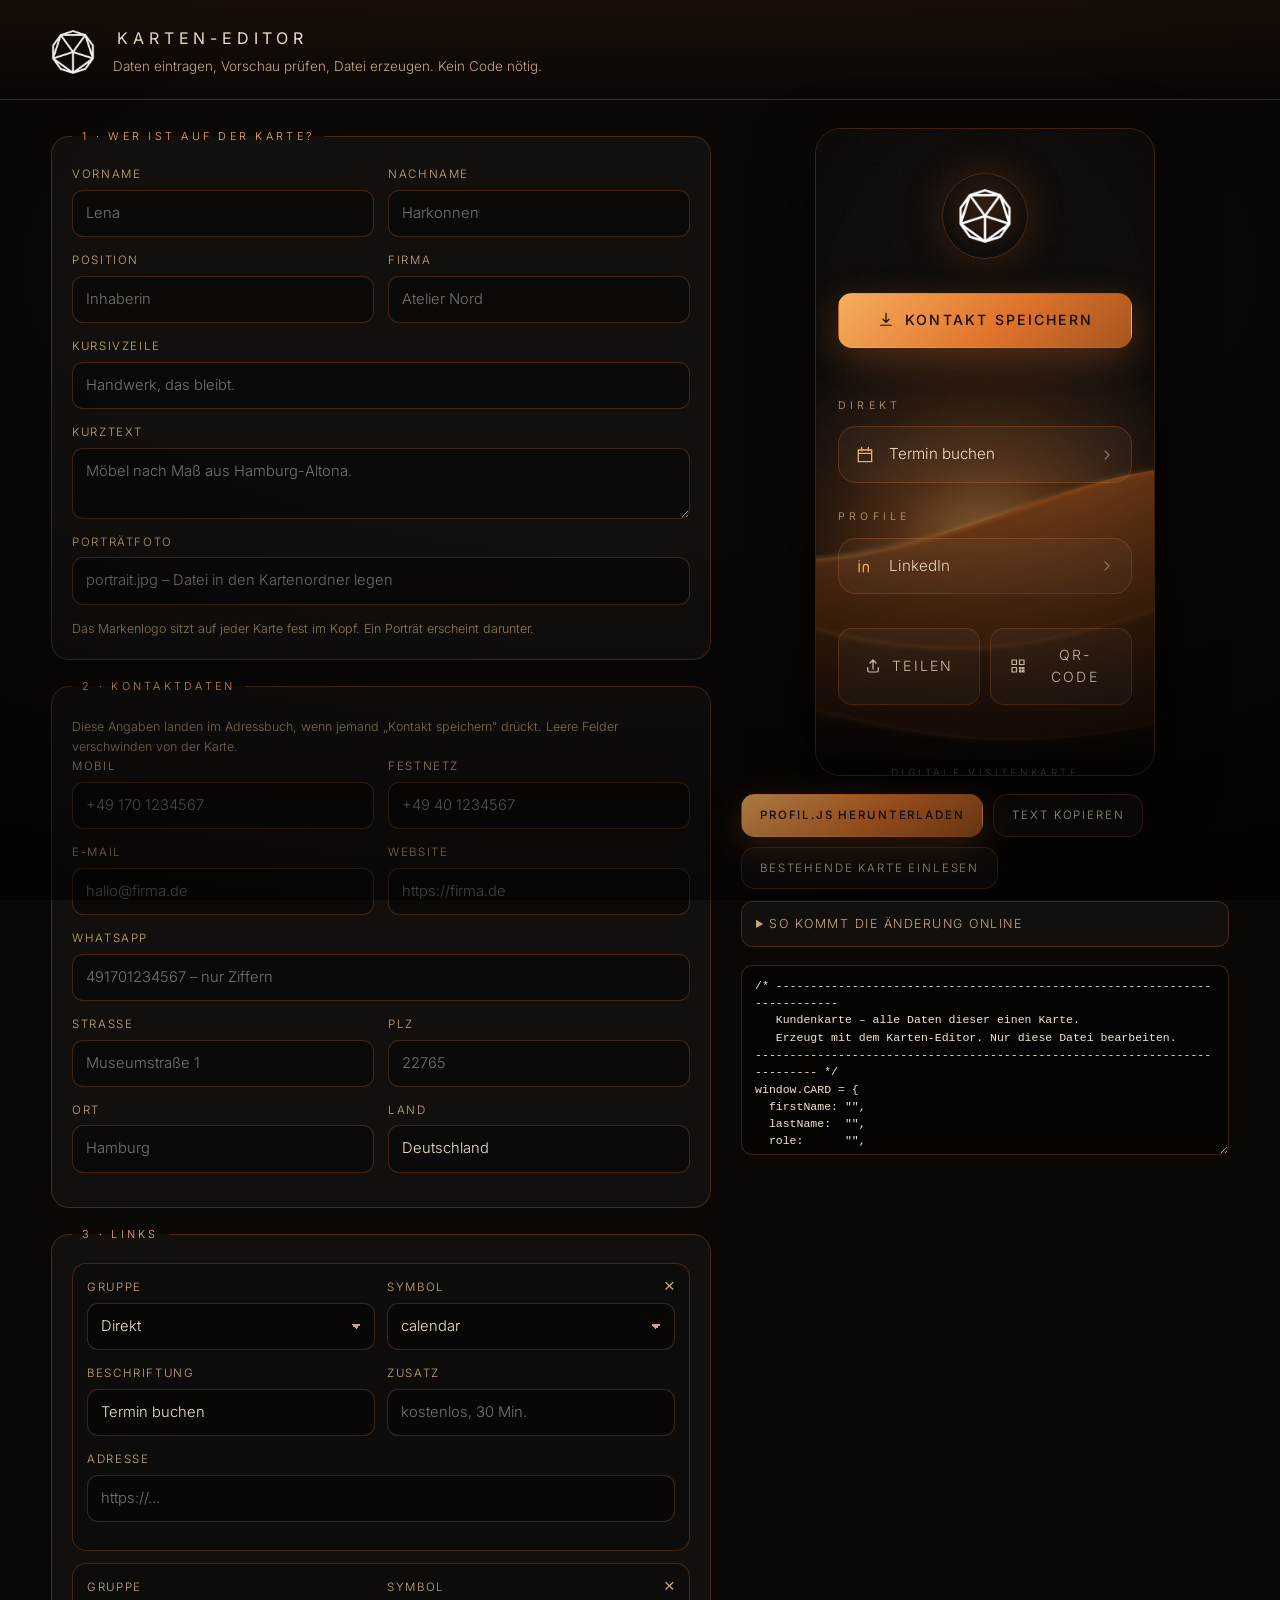
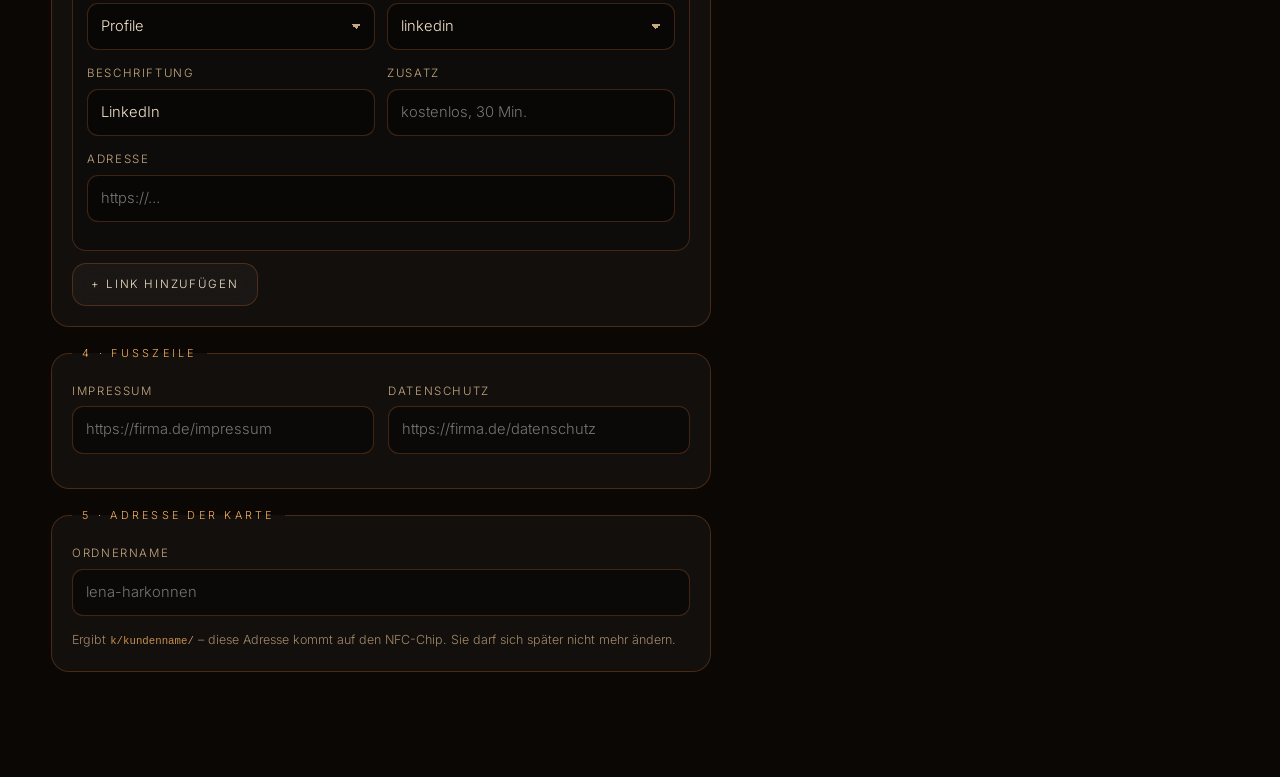
==== editor/index.html @ 7e70de68 "Karten-Editor im Browser und einheitlicher Markenlook - editor/: Formular mit Live-Vorschau erzeugt " ====
<!doctype html>
<html lang="de">
<head>
<meta charset="utf-8">
<meta name="viewport" content="width=device-width, initial-scale=1, viewport-fit=cover">
<title>Karten-Editor</title>
<meta name="robots" content="noindex">
<meta name="theme-color" content="#0A0705">
<link rel="icon" href="../assets/img/favicon.png" type="image/png">
<link rel="preconnect" href="https://fonts.googleapis.com">
<link rel="preconnect" href="https://fonts.gstatic.com" crossorigin>
<link rel="stylesheet" href="https://fonts.googleapis.com/css2?family=Cormorant+Garamond:ital,wght@0,300;1,300&family=Inter:wght@200;300;400;500&display=swap">
<link rel="stylesheet" href="../assets/css/style.css">
<link rel="stylesheet" href="editor.css">
</head>
<body class="ed">

<header class="ed-top">
  <img src="../assets/img/logo.png" alt="" class="ed-logo">
  <div>
    <h1>Karten-Editor</h1>
    <p>Daten eintragen, Vorschau prüfen, Datei erzeugen. Kein Code nötig.</p>
  </div>
</header>

<div class="ed-wrap">

  <form class="ed-form" id="form" autocomplete="off">

    <fieldset>
      <legend>1 · Wer ist auf der Karte?</legend>
      <div class="row2">
        <label>Vorname <input name="firstName" placeholder="Lena"></label>
        <label>Nachname <input name="lastName" placeholder="Harkonnen"></label>
      </div>
      <div class="row2">
        <label>Position <input name="role" placeholder="Inhaberin"></label>
        <label>Firma <input name="company" placeholder="Atelier Nord"></label>
      </div>
      <label>Kursivzeile <input name="tagline" placeholder="Handwerk, das bleibt."></label>
      <label>Kurztext <textarea name="bio" rows="2" placeholder="Möbel nach Maß aus Hamburg-Altona."></textarea></label>
      <label>Porträtfoto <input name="photo" placeholder="portrait.jpg – Datei in den Kartenordner legen"></label>
      <p class="hint">Das Markenlogo sitzt auf jeder Karte fest im Kopf. Ein Porträt erscheint darunter.</p>
    </fieldset>

    <fieldset>
      <legend>2 · Kontaktdaten</legend>
      <p class="hint">Diese Angaben landen im Adressbuch, wenn jemand „Kontakt speichern" drückt. Leere Felder verschwinden von der Karte.</p>
      <div class="row2">
        <label>Mobil <input name="mobile" placeholder="+49 170 1234567"></label>
        <label>Festnetz <input name="phone" placeholder="+49 40 1234567"></label>
      </div>
      <div class="row2">
        <label>E-Mail <input name="email" type="email" placeholder="hallo@firma.de"></label>
        <label>Website <input name="website" placeholder="https://firma.de"></label>
      </div>
      <label>WhatsApp <input name="whatsapp" placeholder="491701234567 – nur Ziffern"></label>
      <div class="row2">
        <label>Straße <input name="street" placeholder="Museumstraße 1"></label>
        <label>PLZ <input name="zip" placeholder="22765"></label>
      </div>
      <div class="row2">
        <label>Ort <input name="city" placeholder="Hamburg"></label>
        <label>Land <input name="country" value="Deutschland"></label>
      </div>
    </fieldset>

    <fieldset>
      <legend>3 · Links</legend>
      <div id="links"></div>
      <button type="button" class="btn btn-ghost small" id="addLink">+ Link hinzufügen</button>
    </fieldset>

    <fieldset>
      <legend>4 · Fußzeile</legend>
      <div class="row2">
        <label>Impressum <input name="imprint" placeholder="https://firma.de/impressum"></label>
        <label>Datenschutz <input name="privacy" placeholder="https://firma.de/datenschutz"></label>
      </div>
    </fieldset>

    <fieldset>
      <legend>5 · Adresse der Karte</legend>
      <label>Ordnername <input name="slug" placeholder="lena-harkonnen"></label>
      <p class="hint">Ergibt <code id="finalUrl">k/…/</code> – diese Adresse kommt auf den NFC-Chip. Sie darf sich später nicht mehr ändern.</p>
    </fieldset>

  </form>

  <aside class="ed-side">
    <div class="phone">
      <iframe id="preview" title="Vorschau" src="../k/_vorlage/index.html?preview=1"></iframe>
    </div>

    <div class="ed-out">
      <div class="ed-actions">
        <button type="button" class="btn btn-primary small" id="download">profil.js herunterladen</button>
        <button type="button" class="btn btn-ghost small" id="copy">Text kopieren</button>
        <button type="button" class="btn btn-ghost small" id="load">Bestehende Karte einlesen</button>
      </div>
      <details>
        <summary>So kommt die Änderung online</summary>
        <ol class="steps">
          <li>Datei herunterladen oder Text kopieren.</li>
          <li>Auf GitHub in den Ordner <code id="pathHint">k/…/</code> gehen.</li>
          <li><strong>profil.js</strong> öffnen → Stift-Symbol → alten Inhalt ersetzen.</li>
          <li><em>Commit changes</em> drücken. Nach ein bis zwei Minuten ist die Karte aktuell.</li>
        </ol>
      </details>
      <textarea id="out" spellcheck="false" readonly></textarea>
    </div>
  </aside>

</div>

<div class="toast" id="toast" role="status" aria-live="polite"></div>

<dialog class="qr ed-dialog" id="loadDlg">
  <h2>Bestehende profil.js einfügen</h2>
  <textarea id="loadText" rows="10" spellcheck="false" placeholder="Inhalt der Datei hier einfügen"></textarea>
  <div class="ed-actions">
    <button type="button" class="btn btn-primary small" id="loadOk">Übernehmen</button>
    <button type="button" class="btn btn-ghost small" id="loadCancel">Abbrechen</button>
  </div>
</dialog>

<script src="editor.js"></script>
</body>
</html>
---- assets/css/style.css ----
/* =============================================================
   Dune – dunkle digitale Visitenkarte
   ============================================================= */
:root{
  --black:#0A0705;
  --deep:#120B07;
  --sand:#F2E2CB;
  --sand-dim:#C6A87F;
  --ember:#E0742B;
  --ember-hi:#F5AE5E;
  --line:rgba(224,116,43,.20);
  --line:color-mix(in srgb, var(--ember) 26%, transparent);
  --glass:rgba(255,255,255,.035);
  --pad:22px;
  --r:18px;

  /* Abgeleitete Farben: erste Zeile = Rueckfall, zweite Zeile = aus Markenfarbe berechnet */
  --ember-lo:#B5501A;
  --ember-lo:color-mix(in srgb, var(--ember) 74%, #000);
  --dune-a:#5a3316;  --dune-a:color-mix(in srgb, var(--ember) 46%, #140C06);
  --dune-b:#2a1608;  --dune-b:color-mix(in srgb, var(--ember) 18%, #0E0805);
  --dune-c:#3a1f0d;  --dune-c:color-mix(in srgb, var(--ember) 30%, #120B07);
  --dune-d:#180d05;  --dune-d:color-mix(in srgb, var(--ember) 12%, #0C0705);
  --dune-e:#1c0f06;  --dune-e:color-mix(in srgb, var(--ember) 16%, #0A0705);
  --dune-f:#0a0705;  --dune-f:var(--black);
  --glow:rgba(255,176,90,.55);  --glow:color-mix(in srgb, var(--ember-hi) 55%, transparent);
  --glow-2:rgba(224,116,43,.30);--glow-2:color-mix(in srgb, var(--ember) 30%, transparent);
  --glow-3:rgba(140,58,16,.16); --glow-3:color-mix(in srgb, var(--ember-lo) 18%, transparent);
}

*{box-sizing:border-box}
[hidden]{display:none!important}
html{-webkit-text-size-adjust:100%}
body{
  margin:0;
  min-height:100dvh;
  background:var(--black);
  color:var(--sand);
  font-family:"Inter",system-ui,-apple-system,"Segoe UI",sans-serif;
  font-weight:300;
  line-height:1.6;
  -webkit-font-smoothing:antialiased;
  overflow-x:hidden;
}

/* ---------- Kulisse ---------- */
.scene{position:fixed;inset:0;z-index:0;pointer-events:none;overflow:hidden}
.sun{
  position:absolute;left:50%;bottom:-6vh;width:min(150vw,900px);aspect-ratio:1;
  transform:translateX(-50%);
  background:radial-gradient(circle at 50% 50%,
    var(--glow) 0%,
    var(--glow-2) 26%,
    var(--glow-3) 46%,
    transparent 68%);
  filter:blur(6px);
}
.haze{
  position:absolute;inset:auto 0 0 0;height:70vh;
  background:linear-gradient(to top,var(--glow-3),transparent 70%);
  animation:drift 26s ease-in-out infinite alternate;
}
@keyframes drift{from{transform:translate3d(-2%,0,0) scaleY(1)}to{transform:translate3d(2%,0,0) scaleY(1.08)}}
.dunes{position:absolute;inset:0;width:100%;height:100%}
.crest{animation:shimmer 14s ease-in-out infinite alternate}
@keyframes shimmer{from{opacity:.55}to{opacity:1}}
.grain{
  position:absolute;inset:-50%;opacity:.065;mix-blend-mode:overlay;
  background-image:url("data:image/svg+xml;utf8,<svg xmlns='http://www.w3.org/2000/svg' width='160' height='160'><filter id='n'><feTurbulence type='fractalNoise' baseFrequency='.85' numOctaves='3'/></filter><rect width='160' height='160' filter='url(%23n)'/></svg>");
  animation:grain 6s steps(6) infinite;
}
@keyframes grain{
  0%{transform:translate(0,0)}20%{transform:translate(-4%,3%)}40%{transform:translate(3%,-3%)}
  60%{transform:translate(-3%,-2%)}80%{transform:translate(4%,2%)}100%{transform:translate(0,0)}
}
body::after{ /* Vignette */
  content:"";position:fixed;inset:0;z-index:1;pointer-events:none;
  background:radial-gradient(120% 80% at 50% 30%,transparent 40%,rgba(0,0,0,.55) 100%);
}

/* ---------- Karte ---------- */
.card{
  position:relative;z-index:2;
  width:min(100%,480px);
  margin:0 auto;
  padding:calc(env(safe-area-inset-top,0px) + 44px) var(--pad) calc(env(safe-area-inset-bottom,0px) + 56px);
  animation:rise .7s cubic-bezier(.2,.7,.2,1) both;
}
@keyframes rise{from{opacity:0;transform:translateY(14px)}to{opacity:1;transform:none}}

/* ---------- Kopf ---------- */
.hero{text-align:center}
.mark{
  width:86px;height:86px;margin:0 auto 26px;
  display:grid;place-items:center;
  border-radius:50%;
  border:1px solid var(--line);
  background:radial-gradient(circle at 50% 40%,color-mix(in srgb,var(--ember) 18%,transparent),transparent 70%);
  box-shadow:0 0 44px color-mix(in srgb,var(--ember) 20%,transparent);
  animation:pulse 7s ease-in-out infinite;
}
@keyframes pulse{50%{box-shadow:0 0 62px color-mix(in srgb,var(--ember) 34%,transparent)}}
.mark img{width:54px;height:54px;object-fit:contain;display:block}
.photo{
  width:104px;height:104px;border-radius:50%;object-fit:cover;
  margin:0 auto 20px;display:block;
  border:1px solid var(--line);box-shadow:0 12px 40px rgba(0,0,0,.6);
}
h1{
  margin:0;
  font-size:clamp(1.45rem,7vw,1.95rem);
  font-weight:200;
  letter-spacing:.26em;
  text-transform:uppercase;
  text-indent:.26em;
  background:linear-gradient(180deg,#FFF3E2,#EBBE88 62%,#C9884C);
  background:linear-gradient(180deg,var(--sand),var(--ember-hi) 66%,var(--ember));
  -webkit-background-clip:text;background-clip:text;color:transparent;
}
.role{
  margin:14px 0 0;font-size:.74rem;letter-spacing:.34em;text-transform:uppercase;
  color:var(--ember-hi);
  display:flex;align-items:center;justify-content:center;gap:.8em;
}
.role::before,.role::after{content:"";flex:none;width:24px;height:1px;background:currentColor;opacity:.45}
.tagline{
  margin:18px 0 0;font-family:"Cormorant Garamond",Georgia,serif;font-style:italic;
  font-size:1.18rem;color:var(--sand-dim);
}
.bio{margin:14px 0 0;font-size:.94rem;color:rgba(242,226,203,.7)}

/* ---------- Aktionen ---------- */
.actions{margin:34px 0 0}
.btn{
  display:flex;align-items:center;justify-content:center;gap:10px;
  width:100%;padding:15px 18px;border-radius:14px;
  font:inherit;font-size:.88rem;letter-spacing:.16em;text-transform:uppercase;
  cursor:pointer;border:1px solid transparent;
  transition:transform .18s ease,box-shadow .25s ease,background .25s ease,border-color .25s ease;
  -webkit-tap-highlight-color:transparent;
}
.btn:active{transform:scale(.985)}
.i{width:18px;height:18px;fill:none;stroke:currentColor;stroke-width:1.6;stroke-linecap:round;stroke-linejoin:round;flex:none}
.btn-primary{
  background:linear-gradient(135deg,var(--ember-hi),var(--ember) 55%,var(--ember-lo));
  color:#180B03;font-weight:500;
  box-shadow:0 10px 34px color-mix(in srgb,var(--ember) 30%,transparent);
}
.btn-primary:hover{box-shadow:0 14px 42px color-mix(in srgb,var(--ember) 44%,transparent)}
.btn-ghost{
  background:var(--glass);color:var(--sand);border-color:var(--line);
  backdrop-filter:blur(8px);-webkit-backdrop-filter:blur(8px);
}
.btn-ghost:hover{border-color:color-mix(in srgb,var(--ember) 52%,transparent);background:color-mix(in srgb,var(--ember) 10%,transparent)}

.quick{display:grid;grid-template-columns:repeat(auto-fit,minmax(86px,1fr));gap:10px;margin-top:12px}
.quick[data-n="4"]{grid-template-columns:repeat(2,1fr)}
.quick a{
  display:flex;flex-direction:column;align-items:center;gap:7px;
  padding:14px 6px;border-radius:14px;text-decoration:none;
  background:var(--glass);border:1px solid var(--line);color:var(--sand);
  font-size:.66rem;letter-spacing:.14em;text-transform:uppercase;
  backdrop-filter:blur(8px);-webkit-backdrop-filter:blur(8px);
  transition:border-color .25s ease,background .25s ease,transform .18s ease;
}
.quick a:hover{border-color:color-mix(in srgb,var(--ember) 52%,transparent);background:color-mix(in srgb,var(--ember) 10%,transparent)}
.quick a:active{transform:scale(.97)}
.quick .i{width:20px;height:20px;color:var(--ember-hi)}

/* ---------- Linkgruppen ---------- */
.groups{margin-top:38px;display:grid;gap:26px}
.group h2{
  margin:0 0 12px;font-size:.66rem;font-weight:400;letter-spacing:.4em;
  text-transform:uppercase;color:var(--sand-dim);opacity:.75;
}
.group ul{list-style:none;margin:0;padding:0;display:grid;gap:10px}
.link{
  display:flex;align-items:center;gap:14px;
  padding:15px 16px;border-radius:var(--r);text-decoration:none;color:var(--sand);
  background:var(--glass);border:1px solid var(--line);
  backdrop-filter:blur(8px);-webkit-backdrop-filter:blur(8px);
  transition:border-color .25s ease,background .25s ease,transform .18s ease;
  animation:fadeUp .6s ease both;
}
.link:hover{border-color:color-mix(in srgb,var(--ember) 48%,transparent);background:color-mix(in srgb,var(--ember) 9%,transparent)}
.link:active{transform:scale(.99)}
@keyframes fadeUp{from{opacity:0;transform:translateY(10px)}to{opacity:1;transform:none}}
.link .i{color:var(--ember-hi);width:20px;height:20px}
.link-text{flex:1;min-width:0}
.link-label{display:block;font-size:.95rem}
.link-sub{display:block;font-size:.76rem;color:var(--sand-dim);opacity:.8}
.chev{width:16px;height:16px;opacity:.45;flex:none;fill:none;stroke:currentColor;stroke-width:1.6;stroke-linecap:round;stroke-linejoin:round}

/* ---------- Teilen / Fuss ---------- */
.share{display:grid;grid-template-columns:1fr 1fr;gap:10px;margin-top:34px}
.foot{margin-top:44px;text-align:center}
.foot nav{display:flex;justify-content:center;gap:20px;flex-wrap:wrap}
.foot a{color:var(--sand-dim);font-size:.74rem;letter-spacing:.14em;text-decoration:none;opacity:.7}
.foot a:hover{opacity:1;color:var(--ember-hi)}
.sig{margin:16px 0 0;font-size:.62rem;letter-spacing:.34em;text-transform:uppercase;color:rgba(198,168,127,.4)}
.sig a{color:inherit;text-decoration:none;letter-spacing:inherit;font-size:inherit}
.sig a:hover{color:var(--ember-hi)}

/* ---------- QR ---------- */
.qr{
  border:1px solid var(--line);border-radius:22px;padding:26px;
  background:rgba(18,11,7,.94);color:var(--sand);
  backdrop-filter:blur(14px);-webkit-backdrop-filter:blur(14px);
  max-width:min(92vw,340px);text-align:center;
}
.qr::backdrop{background:rgba(5,3,2,.82);backdrop-filter:blur(3px)}
.qr-box{background:#F2E2CB;border-radius:14px;padding:14px;display:grid;place-items:center}
.qr-box img,.qr-box canvas,.qr-box table{width:100%;height:auto;display:block;image-rendering:pixelated}
.qr-url{font-size:.74rem;color:var(--sand-dim);word-break:break-all;margin:14px 0 16px}

/* ---------- Toast ---------- */
.toast{
  position:fixed;left:50%;bottom:calc(env(safe-area-inset-bottom,0px) + 22px);
  transform:translate(-50%,20px);z-index:40;
  padding:12px 20px;border-radius:999px;
  background:rgba(18,11,7,.94);border:1px solid var(--line);color:var(--sand);
  font-size:.8rem;letter-spacing:.06em;
  opacity:0;pointer-events:none;transition:opacity .25s ease,transform .25s ease;
}
.toast.on{opacity:1;transform:translate(-50%,0)}

@media (prefers-reduced-motion:reduce){
  *,*::before,*::after{animation:none!important;transition:none!important}
}
---- editor/editor.css ----
/* Editor – nutzt die Farbtoken der Karte, eigenes Layout */
body.ed{display:block;padding:0 0 60px}
.ed-top{
  display:flex;align-items:center;gap:18px;
  padding:26px max(18px,4vw) 22px;border-bottom:1px solid var(--line);
  background:linear-gradient(180deg,rgba(224,116,43,.07),transparent);
}
.ed-logo{width:44px;height:44px;object-fit:contain;flex:none}
.ed-top h1{margin:0;font-size:1rem;font-weight:400;letter-spacing:.3em;text-transform:uppercase;color:var(--sand);background:none;-webkit-text-fill-color:currentColor}
.ed-top p{margin:4px 0 0;font-size:.84rem;color:var(--sand-dim)}

.ed-wrap{display:grid;grid-template-columns:minmax(0,1.15fr) minmax(0,.85fr);gap:30px;padding:28px max(18px,4vw);align-items:start}
@media (max-width:900px){.ed-wrap{grid-template-columns:1fr}}

fieldset{border:1px solid var(--line);border-radius:var(--r);padding:20px;margin:0 0 18px;background:var(--glass)}
legend{padding:0 10px;font-size:.68rem;letter-spacing:.3em;text-transform:uppercase;color:var(--ember-hi)}
label{display:block;margin:0 0 14px;font-size:.72rem;letter-spacing:.14em;text-transform:uppercase;color:var(--sand-dim)}
.row2{display:grid;grid-template-columns:1fr 1fr;gap:0 14px}
@media (max-width:520px){.row2{grid-template-columns:1fr}}
input,textarea,select{
  display:block;width:100%;margin-top:6px;padding:11px 13px;
  background:rgba(0,0,0,.35);border:1px solid var(--line);border-radius:11px;
  color:var(--sand);font:inherit;font-size:.92rem;letter-spacing:normal;text-transform:none;
}
input:focus,textarea:focus,select:focus{outline:none;border-color:var(--ember);box-shadow:0 0 0 3px color-mix(in srgb,var(--ember) 18%,transparent)}
select{appearance:none;background-image:linear-gradient(45deg,transparent 50%,var(--sand-dim) 50%),linear-gradient(135deg,var(--sand-dim) 50%,transparent 50%);background-position:calc(100% - 18px) 50%,calc(100% - 13px) 50%;background-size:5px 5px;background-repeat:no-repeat}
.hint{margin:2px 0 0;font-size:.78rem;color:var(--sand-dim);opacity:.8;text-transform:none;letter-spacing:normal}
code{font-family:ui-monospace,SFMono-Regular,Menlo,monospace;color:var(--ember-hi);font-size:.86em}

.linkrow{display:grid;grid-template-columns:1fr 1fr;gap:0 12px;padding:14px;margin-bottom:12px;border:1px solid var(--line);border-radius:14px;background:rgba(0,0,0,.2);position:relative}
.linkrow .full{grid-column:1/-1}
.del{position:absolute;top:8px;right:10px;background:none;border:0;color:var(--sand-dim);font-size:1.2rem;cursor:pointer;line-height:1;padding:4px}
.del:hover{color:var(--ember-hi)}
.btn.small{width:auto;padding:11px 18px;font-size:.72rem}

.ed-side{position:sticky;top:18px;display:grid;gap:18px}
@media (max-width:900px){.ed-side{position:static}}
.phone{
  border:1px solid var(--line);border-radius:26px;overflow:hidden;
  box-shadow:0 20px 60px rgba(0,0,0,.6);background:var(--black);
  aspect-ratio:9/17.5;max-height:72vh;margin:0 auto;width:100%;max-width:340px;
}
.phone iframe{width:100%;height:100%;border:0;display:block}
.ed-out{display:grid;gap:12px}
.ed-actions{display:flex;flex-wrap:wrap;gap:10px}
#out{height:190px;font-family:ui-monospace,SFMono-Regular,Menlo,monospace;font-size:.72rem;line-height:1.5}
details{border:1px solid var(--line);border-radius:12px;padding:12px 14px;background:var(--glass)}
summary{cursor:pointer;font-size:.78rem;letter-spacing:.12em;text-transform:uppercase;color:var(--sand-dim)}
.steps{margin:12px 0 0;padding-left:20px;font-size:.86rem;color:var(--sand);line-height:1.7}
.ed-dialog{max-width:min(94vw,560px);text-align:left}
.ed-dialog h2{margin:0 0 12px;font-size:.8rem;letter-spacing:.24em;text-transform:uppercase;color:var(--ember-hi)}
.ed-dialog textarea{font-family:ui-monospace,SFMono-Regular,Menlo,monospace;font-size:.74rem;margin-bottom:14px}
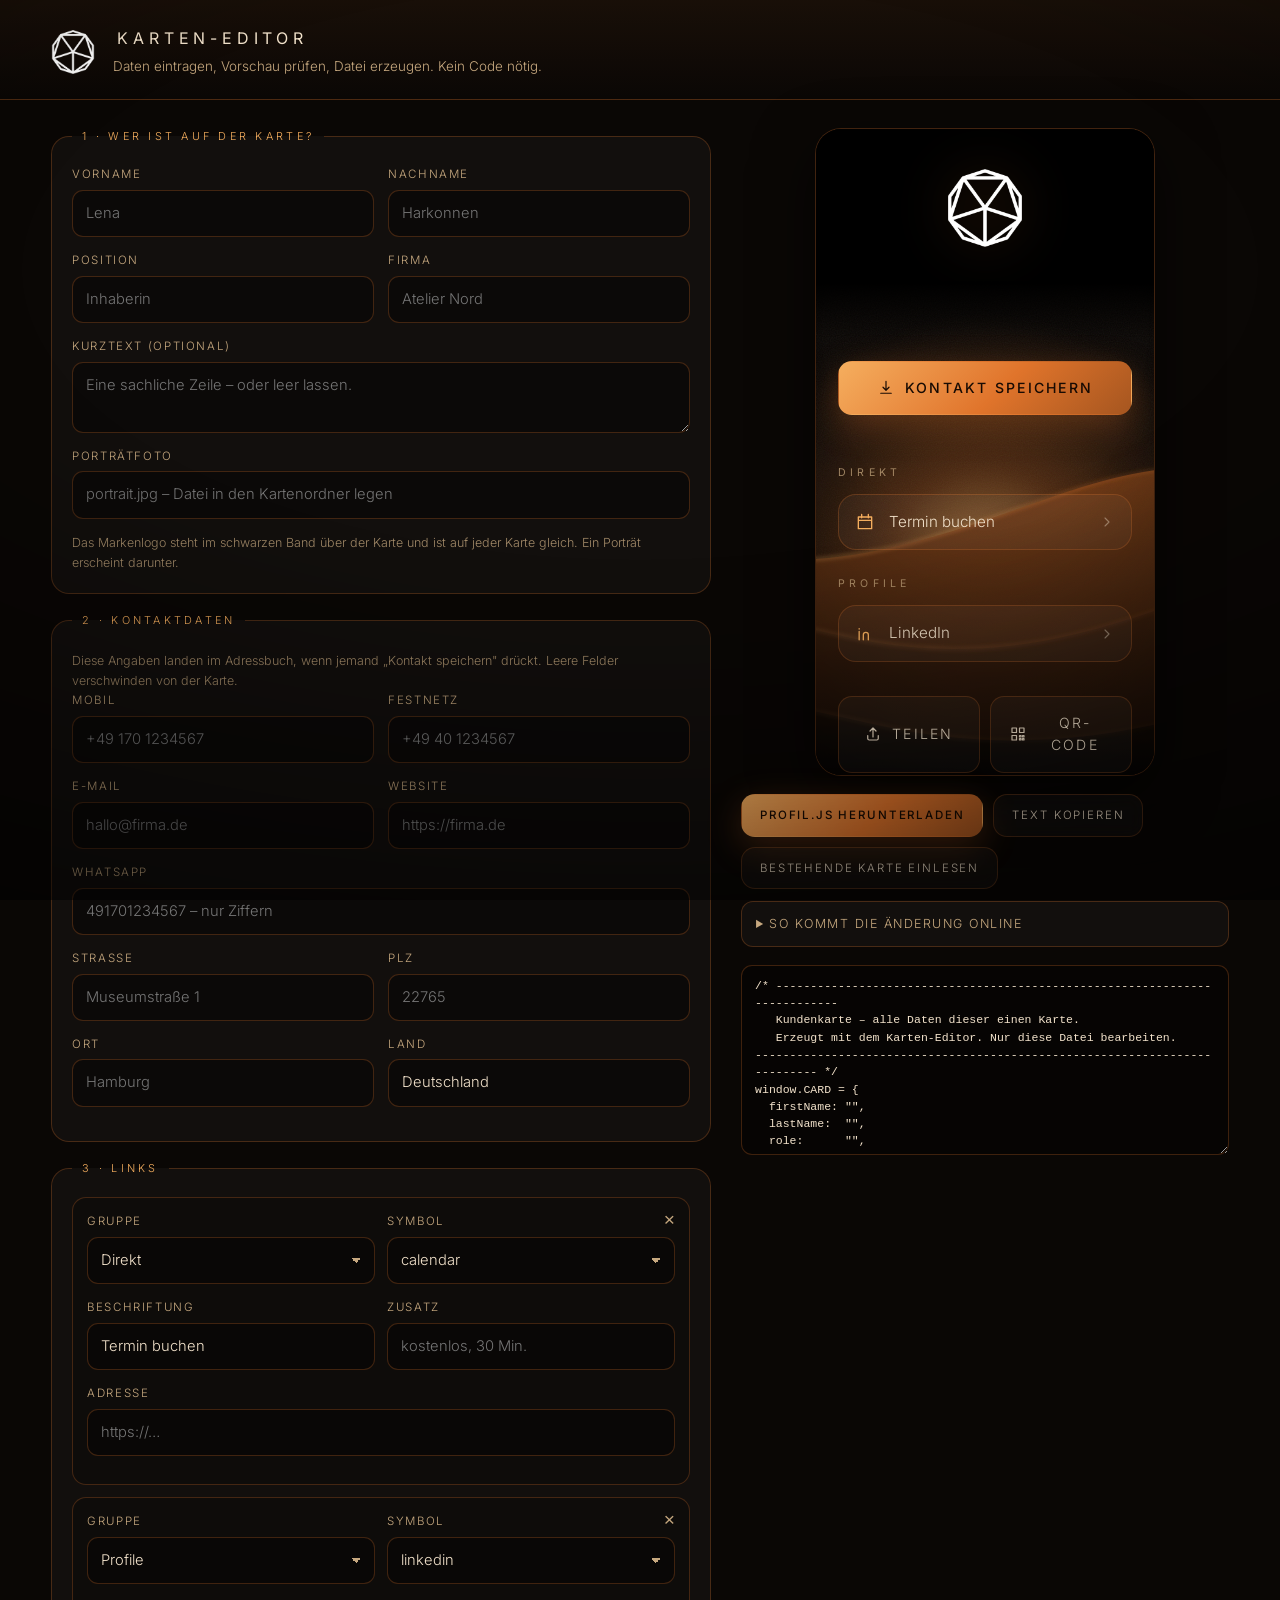
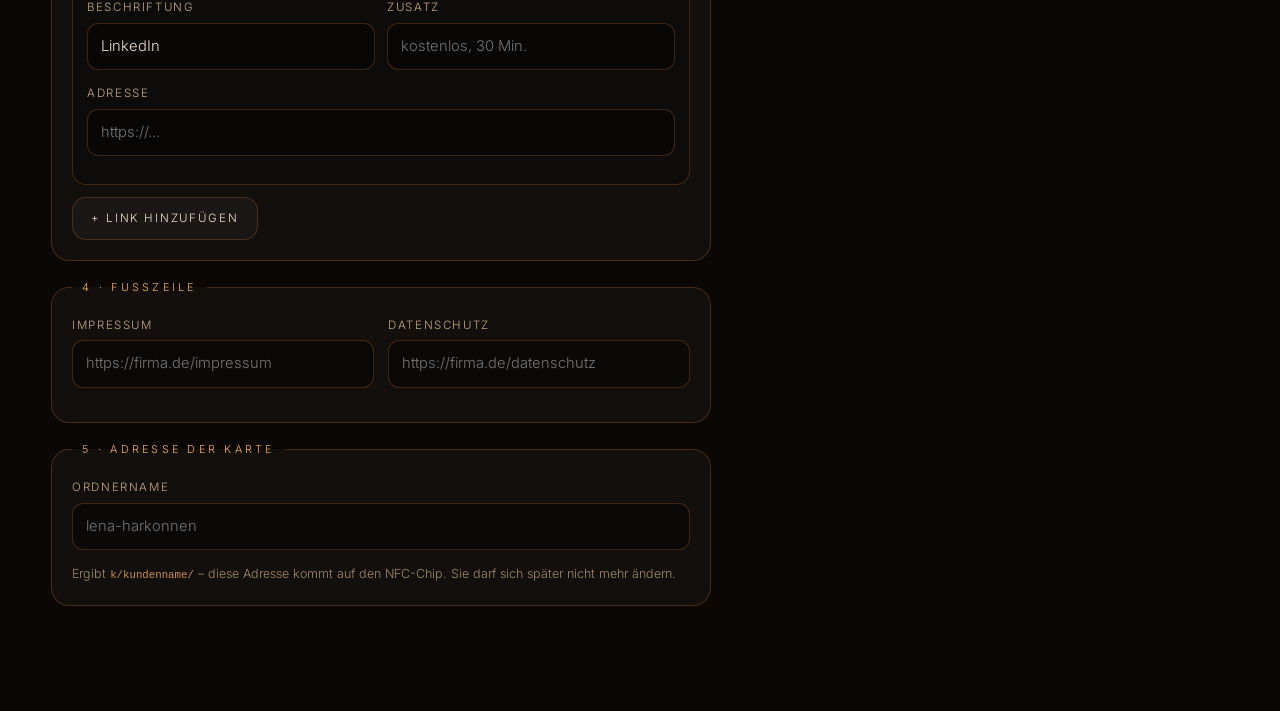
==== commit e146d0cc: "Schwarzes Markenband statt Profilbild, keine Slogans mehr - oberer Teil der Seite ist komplett schwa" ====
--- a/editor/index.html
+++ b/editor/index.html
@@ -37,10 +37,9 @@
         <label>Position <input name="role" placeholder="Inhaberin"></label>
         <label>Firma <input name="company" placeholder="Atelier Nord"></label>
       </div>
-      <label>Kursivzeile <input name="tagline" placeholder="Handwerk, das bleibt."></label>
-      <label>Kurztext <textarea name="bio" rows="2" placeholder="Möbel nach Maß aus Hamburg-Altona."></textarea></label>
+      <label>Kurztext (optional) <textarea name="bio" rows="2" placeholder="Eine sachliche Zeile – oder leer lassen."></textarea></label>
       <label>Porträtfoto <input name="photo" placeholder="portrait.jpg – Datei in den Kartenordner legen"></label>
-      <p class="hint">Das Markenlogo sitzt auf jeder Karte fest im Kopf. Ein Porträt erscheint darunter.</p>
+      <p class="hint">Das Markenlogo steht im schwarzen Band über der Karte und ist auf jeder Karte gleich. Ein Porträt erscheint darunter.</p>
     </fieldset>
 
     <fieldset>
--- a/assets/css/style.css
+++ b/assets/css/style.css
@@ -78,29 +78,34 @@
   background:radial-gradient(120% 80% at 50% 30%,transparent 40%,rgba(0,0,0,.55) 100%);
 }
 
+/* ---------- Markenband: dieser Teil der Seite ist komplett schwarz ---------- */
+.brandbar{
+  position:relative;z-index:3;
+  background:#000;
+  padding:calc(env(safe-area-inset-top,0px) + 40px) var(--pad) 34px;
+  display:grid;place-items:center;
+}
+.brandbar::after{ /* weicher Übergang ins Dünenbild */
+  content:"";position:absolute;left:0;right:0;bottom:-56px;height:56px;pointer-events:none;
+  background:linear-gradient(#000,transparent);
+}
+.brandmark{
+  width:clamp(74px,23vw,104px);height:auto;display:block;
+  filter:drop-shadow(0 0 26px color-mix(in srgb,var(--ember) 24%,transparent));
+}
+
 /* ---------- Karte ---------- */
 .card{
   position:relative;z-index:2;
   width:min(100%,480px);
   margin:0 auto;
-  padding:calc(env(safe-area-inset-top,0px) + 44px) var(--pad) calc(env(safe-area-inset-bottom,0px) + 56px);
+  padding:46px var(--pad) calc(env(safe-area-inset-bottom,0px) + 56px);
   animation:rise .7s cubic-bezier(.2,.7,.2,1) both;
 }
 @keyframes rise{from{opacity:0;transform:translateY(14px)}to{opacity:1;transform:none}}
 
 /* ---------- Kopf ---------- */
 .hero{text-align:center}
-.mark{
-  width:86px;height:86px;margin:0 auto 26px;
-  display:grid;place-items:center;
-  border-radius:50%;
-  border:1px solid var(--line);
-  background:radial-gradient(circle at 50% 40%,color-mix(in srgb,var(--ember) 18%,transparent),transparent 70%);
-  box-shadow:0 0 44px color-mix(in srgb,var(--ember) 20%,transparent);
-  animation:pulse 7s ease-in-out infinite;
-}
-@keyframes pulse{50%{box-shadow:0 0 62px color-mix(in srgb,var(--ember) 34%,transparent)}}
-.mark img{width:54px;height:54px;object-fit:contain;display:block}
 .photo{
   width:104px;height:104px;border-radius:50%;object-fit:cover;
   margin:0 auto 20px;display:block;
@@ -123,10 +128,6 @@
   display:flex;align-items:center;justify-content:center;gap:.8em;
 }
 .role::before,.role::after{content:"";flex:none;width:24px;height:1px;background:currentColor;opacity:.45}
-.tagline{
-  margin:18px 0 0;font-family:"Cormorant Garamond",Georgia,serif;font-style:italic;
-  font-size:1.18rem;color:var(--sand-dim);
-}
 .bio{margin:14px 0 0;font-size:.94rem;color:rgba(242,226,203,.7)}
 
 /* ---------- Aktionen ---------- */
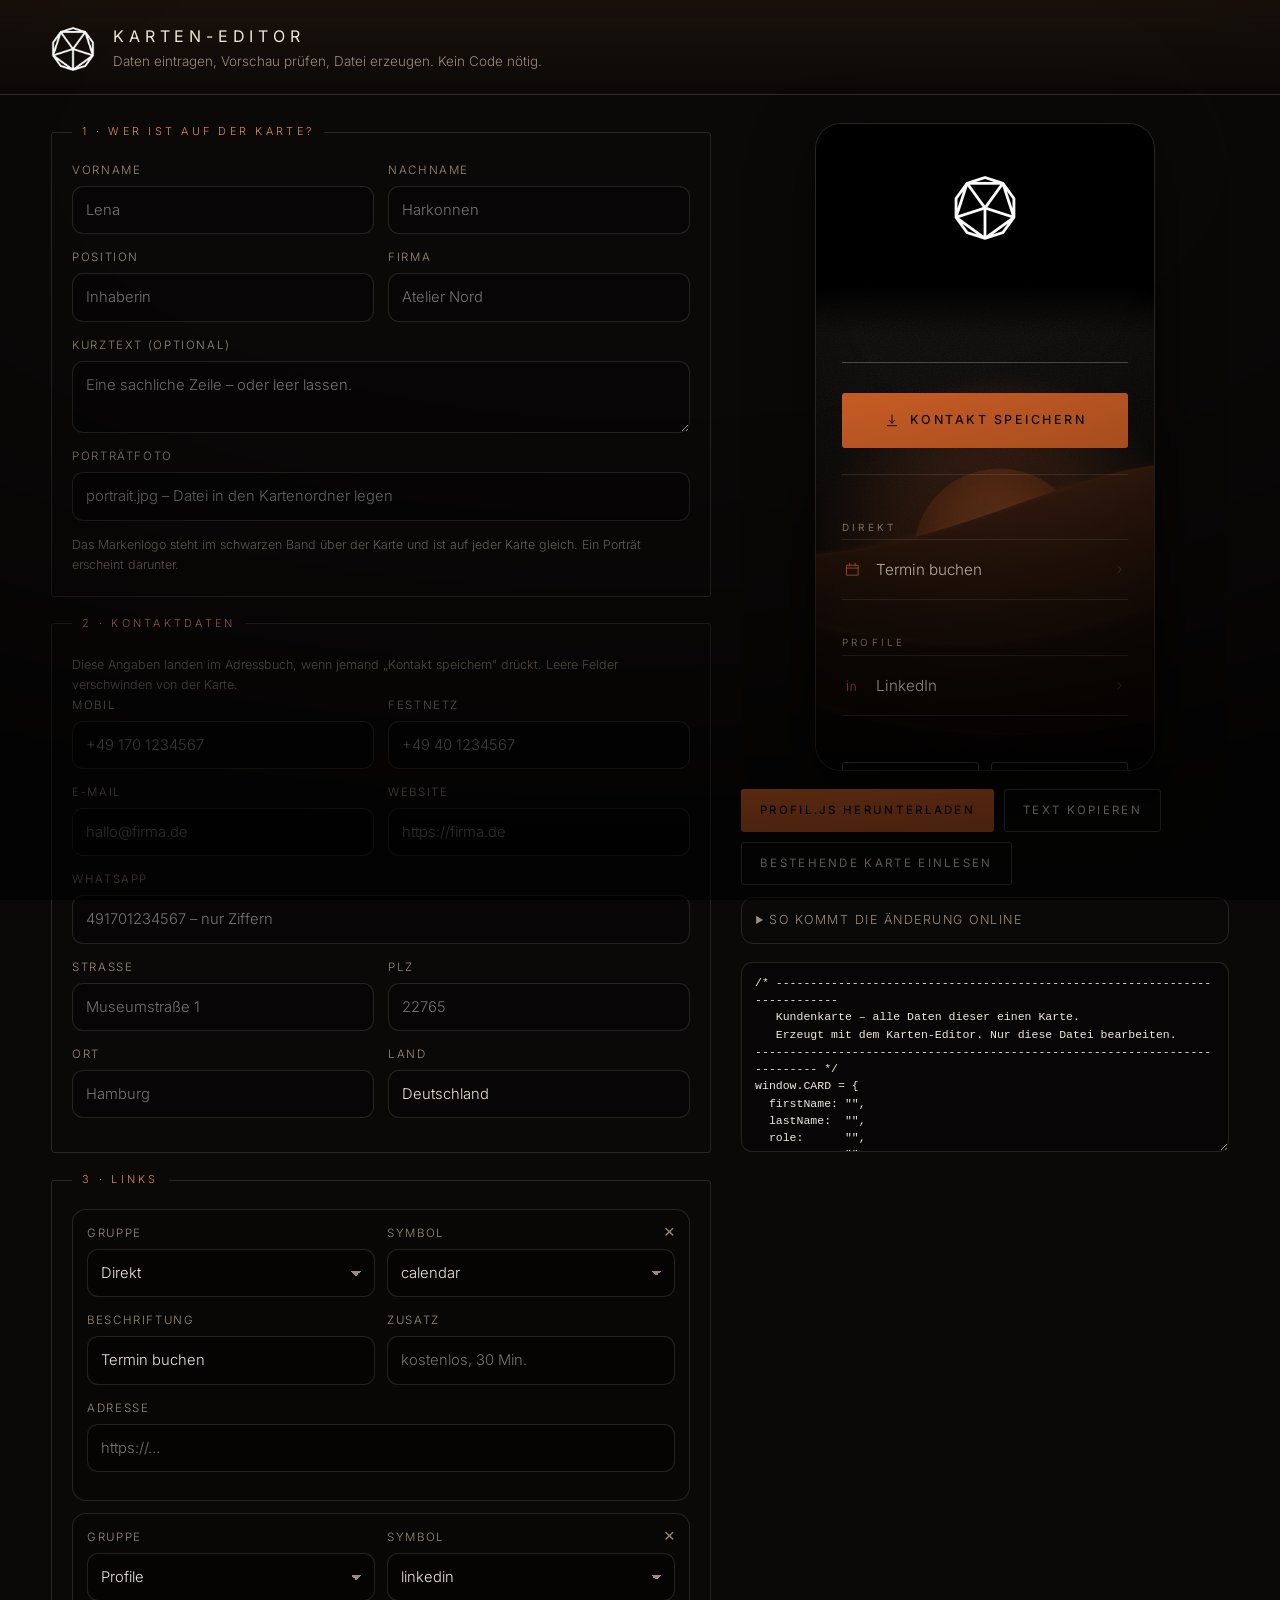
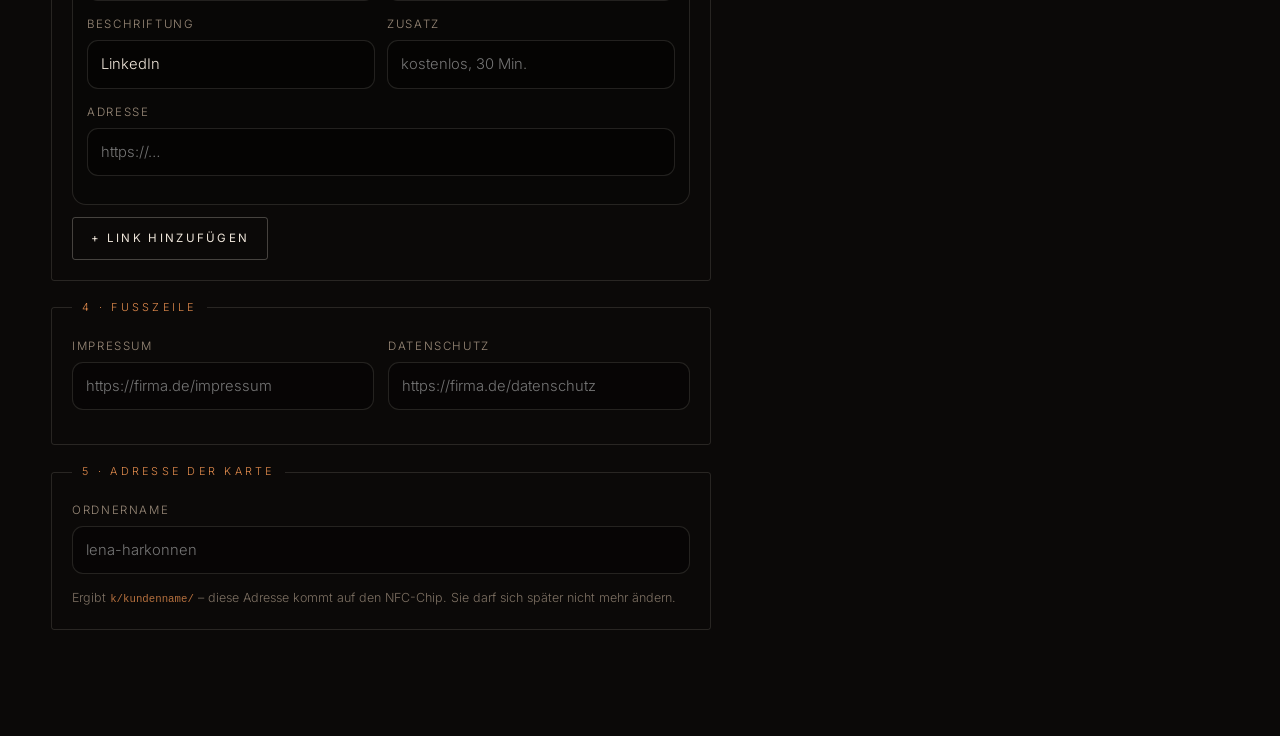
==== commit c064d5d6: "Erste Kundenkarte, lokale Schriften, Terminbutton entfernt - k/henning-moewes/: erste echte Kundenka" ====
--- a/editor/index.html
+++ b/editor/index.html
@@ -7,9 +7,6 @@
 <meta name="robots" content="noindex">
 <meta name="theme-color" content="#0A0705">
 <link rel="icon" href="../assets/img/favicon.png" type="image/png">
-<link rel="preconnect" href="https://fonts.googleapis.com">
-<link rel="preconnect" href="https://fonts.gstatic.com" crossorigin>
-<link rel="stylesheet" href="https://fonts.googleapis.com/css2?family=Cormorant+Garamond:ital,wght@0,300;1,300&family=Inter:wght@200;300;400;500&display=swap">
 <link rel="stylesheet" href="../assets/css/style.css">
 <link rel="stylesheet" href="editor.css">
 </head>
--- a/assets/css/style.css
+++ b/assets/css/style.css
@@ -1,31 +1,104 @@
+/* Inter – lokal ausgeliefert (SIL Open Font License 1.1).
+   Keine Verbindung zu Google-Servern, daher keine Datenuebertragung an Dritte. */
+/* latin-ext */
+@font-face {
+  font-family: 'Inter';
+  font-style: normal;
+  font-weight: 200;
+  font-display: swap;
+  src: url(../fonts/inter-latin-ext.woff2) format('woff2');
+  unicode-range: U+0100-02BA, U+02BD-02C5, U+02C7-02CC, U+02CE-02D7, U+02DD-02FF, U+0304, U+0308, U+0329, U+1D00-1DBF, U+1E00-1E9F, U+1EF2-1EFF, U+2020, U+20A0-20AB, U+20AD-20C0, U+2113, U+2C60-2C7F, U+A720-A7FF;
+}
+/* latin */
+@font-face {
+  font-family: 'Inter';
+  font-style: normal;
+  font-weight: 200;
+  font-display: swap;
+  src: url(../fonts/inter-latin.woff2) format('woff2');
+  unicode-range: U+0000-00FF, U+0131, U+0152-0153, U+02BB-02BC, U+02C6, U+02DA, U+02DC, U+0304, U+0308, U+0329, U+2000-206F, U+20AC, U+2122, U+2191, U+2193, U+2212, U+2215, U+FEFF, U+FFFD;
+}
+/* latin-ext */
+@font-face {
+  font-family: 'Inter';
+  font-style: normal;
+  font-weight: 300;
+  font-display: swap;
+  src: url(../fonts/inter-latin-ext.woff2) format('woff2');
+  unicode-range: U+0100-02BA, U+02BD-02C5, U+02C7-02CC, U+02CE-02D7, U+02DD-02FF, U+0304, U+0308, U+0329, U+1D00-1DBF, U+1E00-1E9F, U+1EF2-1EFF, U+2020, U+20A0-20AB, U+20AD-20C0, U+2113, U+2C60-2C7F, U+A720-A7FF;
+}
+/* latin */
+@font-face {
+  font-family: 'Inter';
+  font-style: normal;
+  font-weight: 300;
+  font-display: swap;
+  src: url(../fonts/inter-latin.woff2) format('woff2');
+  unicode-range: U+0000-00FF, U+0131, U+0152-0153, U+02BB-02BC, U+02C6, U+02DA, U+02DC, U+0304, U+0308, U+0329, U+2000-206F, U+20AC, U+2122, U+2191, U+2193, U+2212, U+2215, U+FEFF, U+FFFD;
+}
+/* latin-ext */
+@font-face {
+  font-family: 'Inter';
+  font-style: normal;
+  font-weight: 400;
+  font-display: swap;
+  src: url(../fonts/inter-latin-ext.woff2) format('woff2');
+  unicode-range: U+0100-02BA, U+02BD-02C5, U+02C7-02CC, U+02CE-02D7, U+02DD-02FF, U+0304, U+0308, U+0329, U+1D00-1DBF, U+1E00-1E9F, U+1EF2-1EFF, U+2020, U+20A0-20AB, U+20AD-20C0, U+2113, U+2C60-2C7F, U+A720-A7FF;
+}
+/* latin */
+@font-face {
+  font-family: 'Inter';
+  font-style: normal;
+  font-weight: 400;
+  font-display: swap;
+  src: url(../fonts/inter-latin.woff2) format('woff2');
+  unicode-range: U+0000-00FF, U+0131, U+0152-0153, U+02BB-02BC, U+02C6, U+02DA, U+02DC, U+0304, U+0308, U+0329, U+2000-206F, U+20AC, U+2122, U+2191, U+2193, U+2212, U+2215, U+FEFF, U+FFFD;
+}
+/* latin-ext */
+@font-face {
+  font-family: 'Inter';
+  font-style: normal;
+  font-weight: 500;
+  font-display: swap;
+  src: url(../fonts/inter-latin-ext.woff2) format('woff2');
+  unicode-range: U+0100-02BA, U+02BD-02C5, U+02C7-02CC, U+02CE-02D7, U+02DD-02FF, U+0304, U+0308, U+0329, U+1D00-1DBF, U+1E00-1E9F, U+1EF2-1EFF, U+2020, U+20A0-20AB, U+20AD-20C0, U+2113, U+2C60-2C7F, U+A720-A7FF;
+}
+/* latin */
+@font-face {
+  font-family: 'Inter';
+  font-style: normal;
+  font-weight: 500;
+  font-display: swap;
+  src: url(../fonts/inter-latin.woff2) format('woff2');
+  unicode-range: U+0000-00FF, U+0131, U+0152-0153, U+02BB-02BC, U+02C6, U+02DA, U+02DC, U+0304, U+0308, U+0329, U+2000-206F, U+20AC, U+2122, U+2191, U+2193, U+2212, U+2215, U+FEFF, U+FFFD;
+}
+
 /* =============================================================
-   Dune – dunkle digitale Visitenkarte
+   Digitale Visitenkarte – ruhiges, gedrucktes Dune
+   Haarlinien statt Kacheln, eine Akzentfarbe, kein Leuchten.
    ============================================================= */
 :root{
-  --black:#0A0705;
-  --deep:#120B07;
-  --sand:#F2E2CB;
-  --sand-dim:#C6A87F;
-  --ember:#E0742B;
-  --ember-hi:#F5AE5E;
-  --line:rgba(224,116,43,.20);
-  --line:color-mix(in srgb, var(--ember) 26%, transparent);
-  --glass:rgba(255,255,255,.035);
-  --pad:22px;
-  --r:18px;
-
-  /* Abgeleitete Farben: erste Zeile = Rueckfall, zweite Zeile = aus Markenfarbe berechnet */
-  --ember-lo:#B5501A;
-  --ember-lo:color-mix(in srgb, var(--ember) 74%, #000);
-  --dune-a:#5a3316;  --dune-a:color-mix(in srgb, var(--ember) 46%, #140C06);
-  --dune-b:#2a1608;  --dune-b:color-mix(in srgb, var(--ember) 18%, #0E0805);
-  --dune-c:#3a1f0d;  --dune-c:color-mix(in srgb, var(--ember) 30%, #120B07);
-  --dune-d:#180d05;  --dune-d:color-mix(in srgb, var(--ember) 12%, #0C0705);
-  --dune-e:#1c0f06;  --dune-e:color-mix(in srgb, var(--ember) 16%, #0A0705);
-  --dune-f:#0a0705;  --dune-f:var(--black);
-  --glow:rgba(255,176,90,.55);  --glow:color-mix(in srgb, var(--ember-hi) 55%, transparent);
-  --glow-2:rgba(224,116,43,.30);--glow-2:color-mix(in srgb, var(--ember) 30%, transparent);
-  --glow-3:rgba(140,58,16,.16); --glow-3:color-mix(in srgb, var(--ember-lo) 18%, transparent);
+  --black:#0B0908;
+  --deep:#141010;
+  --sand:#EFE6DA;
+  --sand-dim:#9B8B7A;
+  --ember:#C45B25;
+  --ember-hi:#E08A4C;
+  --pad:26px;
+  --r:3px;
+
+  --ember-lo:#8E4118;
+  --ember-lo:color-mix(in srgb, var(--ember) 72%, #000);
+  --line:rgba(239,230,218,.13);
+  --line-strong:rgba(239,230,218,.26);
+  --glass:transparent;
+
+  --dune-a:#3E2413;  --dune-a:color-mix(in srgb, var(--ember) 34%, #150F0B);
+  --dune-b:#1B120B;  --dune-b:color-mix(in srgb, var(--ember) 12%, #100C09);
+  --dune-c:#2A1A0F;  --dune-c:color-mix(in srgb, var(--ember) 20%, #120D0A);
+  --dune-d:#130D08;  --dune-d:color-mix(in srgb, var(--ember) 8%, #0D0A08);
+  --dune-e:#150E09;  --dune-e:color-mix(in srgb, var(--ember) 10%, #0B0908);
+  --dune-f:#0B0908;  --dune-f:var(--black);
 }
 
 *{box-sizing:border-box}
@@ -38,190 +111,165 @@
   color:var(--sand);
   font-family:"Inter",system-ui,-apple-system,"Segoe UI",sans-serif;
   font-weight:300;
-  line-height:1.6;
+  line-height:1.65;
   -webkit-font-smoothing:antialiased;
   overflow-x:hidden;
 }
 
-/* ---------- Kulisse ---------- */
+/* ---------- Kulisse: ein stiller Horizont, kein Wallpaper ---------- */
 .scene{position:fixed;inset:0;z-index:0;pointer-events:none;overflow:hidden}
 .sun{
-  position:absolute;left:50%;bottom:-6vh;width:min(150vw,900px);aspect-ratio:1;
+  position:absolute;left:50%;bottom:-14vh;width:min(150vw,820px);aspect-ratio:1;
   transform:translateX(-50%);
   background:radial-gradient(circle at 50% 50%,
-    var(--glow) 0%,
-    var(--glow-2) 26%,
-    var(--glow-3) 46%,
-    transparent 68%);
-  filter:blur(6px);
+    color-mix(in srgb,var(--ember-hi) 10%,transparent) 0%,
+    color-mix(in srgb,var(--ember) 6%,transparent) 34%,
+    transparent 66%);
 }
 .haze{
-  position:absolute;inset:auto 0 0 0;height:70vh;
-  background:linear-gradient(to top,var(--glow-3),transparent 70%);
-  animation:drift 26s ease-in-out infinite alternate;
-}
-@keyframes drift{from{transform:translate3d(-2%,0,0) scaleY(1)}to{transform:translate3d(2%,0,0) scaleY(1.08)}}
-.dunes{position:absolute;inset:0;width:100%;height:100%}
-.crest{animation:shimmer 14s ease-in-out infinite alternate}
-@keyframes shimmer{from{opacity:.55}to{opacity:1}}
+  position:absolute;inset:auto 0 0 0;height:56vh;
+  background:linear-gradient(to top,color-mix(in srgb,var(--ember) 5%,transparent),transparent 72%);
+}
+.dunes{position:absolute;inset:0;width:100%;height:100%;opacity:.8}
+.crest{opacity:.42}
+.disc{opacity:.55}
 .grain{
-  position:absolute;inset:-50%;opacity:.065;mix-blend-mode:overlay;
+  position:absolute;inset:0;opacity:.08;mix-blend-mode:overlay;
   background-image:url("data:image/svg+xml;utf8,<svg xmlns='http://www.w3.org/2000/svg' width='160' height='160'><filter id='n'><feTurbulence type='fractalNoise' baseFrequency='.85' numOctaves='3'/></filter><rect width='160' height='160' filter='url(%23n)'/></svg>");
-  animation:grain 6s steps(6) infinite;
-}
-@keyframes grain{
-  0%{transform:translate(0,0)}20%{transform:translate(-4%,3%)}40%{transform:translate(3%,-3%)}
-  60%{transform:translate(-3%,-2%)}80%{transform:translate(4%,2%)}100%{transform:translate(0,0)}
-}
-body::after{ /* Vignette */
+}
+body::after{
   content:"";position:fixed;inset:0;z-index:1;pointer-events:none;
-  background:radial-gradient(120% 80% at 50% 30%,transparent 40%,rgba(0,0,0,.55) 100%);
+  background:radial-gradient(120% 75% at 50% 18%,transparent 38%,rgba(0,0,0,.62) 100%);
 }
 
 /* ---------- Markenband: dieser Teil der Seite ist komplett schwarz ---------- */
 .brandbar{
   position:relative;z-index:3;
   background:#000;
-  padding:calc(env(safe-area-inset-top,0px) + 40px) var(--pad) 34px;
-  display:grid;place-items:center;
-}
-.brandbar::after{ /* weicher Übergang ins Dünenbild */
-  content:"";position:absolute;left:0;right:0;bottom:-56px;height:56px;pointer-events:none;
+  padding:calc(env(safe-area-inset-top,0px) + 52px) var(--pad) 44px;
+  display:flex;justify-content:center;
+}
+.brandbar::after{
+  content:"";position:absolute;left:0;right:0;bottom:-48px;height:48px;pointer-events:none;
   background:linear-gradient(#000,transparent);
 }
-.brandmark{
-  width:clamp(74px,23vw,104px);height:auto;display:block;
-  filter:drop-shadow(0 0 26px color-mix(in srgb,var(--ember) 24%,transparent));
-}
+.brandmark{width:clamp(64px,19vw,84px);height:auto;display:block}
 
 /* ---------- Karte ---------- */
 .card{
   position:relative;z-index:2;
   width:min(100%,480px);
   margin:0 auto;
-  padding:46px var(--pad) calc(env(safe-area-inset-bottom,0px) + 56px);
-  animation:rise .7s cubic-bezier(.2,.7,.2,1) both;
-}
-@keyframes rise{from{opacity:0;transform:translateY(14px)}to{opacity:1;transform:none}}
+  padding:40px var(--pad) calc(env(safe-area-inset-bottom,0px) + 64px);
+  animation:rise .5s ease both;
+}
+@keyframes rise{from{opacity:0}to{opacity:1}}
 
 /* ---------- Kopf ---------- */
-.hero{text-align:center}
+.hero{text-align:left}
 .photo{
-  width:104px;height:104px;border-radius:50%;object-fit:cover;
-  margin:0 auto 20px;display:block;
-  border:1px solid var(--line);box-shadow:0 12px 40px rgba(0,0,0,.6);
+  width:92px;height:92px;border-radius:50%;object-fit:cover;
+  margin:0 0 24px;display:block;
+  filter:grayscale(.25) contrast(1.05);
 }
 h1{
   margin:0;
-  font-size:clamp(1.45rem,7vw,1.95rem);
+  font-size:clamp(1.5rem,6.4vw,2rem);
   font-weight:200;
-  letter-spacing:.26em;
+  letter-spacing:.14em;
   text-transform:uppercase;
-  text-indent:.26em;
-  background:linear-gradient(180deg,#FFF3E2,#EBBE88 62%,#C9884C);
-  background:linear-gradient(180deg,var(--sand),var(--ember-hi) 66%,var(--ember));
-  -webkit-background-clip:text;background-clip:text;color:transparent;
+  color:var(--sand);
+  line-height:1.25;
 }
 .role{
-  margin:14px 0 0;font-size:.74rem;letter-spacing:.34em;text-transform:uppercase;
-  color:var(--ember-hi);
-  display:flex;align-items:center;justify-content:center;gap:.8em;
-}
-.role::before,.role::after{content:"";flex:none;width:24px;height:1px;background:currentColor;opacity:.45}
-.bio{margin:14px 0 0;font-size:.94rem;color:rgba(242,226,203,.7)}
+  margin:12px 0 0;font-size:.72rem;letter-spacing:.2em;text-transform:uppercase;
+  color:var(--sand-dim);font-weight:400;
+}
+.bio{
+  margin:22px 0 0;font-size:.94rem;color:rgba(239,230,218,.72);
+  max-width:38ch;
+}
 
 /* ---------- Aktionen ---------- */
-.actions{margin:34px 0 0}
+.actions{margin:38px 0 0;padding-top:30px;border-top:1px solid var(--line-strong)}
 .btn{
   display:flex;align-items:center;justify-content:center;gap:10px;
-  width:100%;padding:15px 18px;border-radius:14px;
-  font:inherit;font-size:.88rem;letter-spacing:.16em;text-transform:uppercase;
-  cursor:pointer;border:1px solid transparent;
-  transition:transform .18s ease,box-shadow .25s ease,background .25s ease,border-color .25s ease;
+  width:100%;padding:16px 18px;border-radius:var(--r);
+  font:inherit;font-size:.78rem;font-weight:400;letter-spacing:.2em;text-transform:uppercase;
+  cursor:pointer;border:1px solid transparent;background:none;
+  transition:background .2s ease,color .2s ease,border-color .2s ease;
   -webkit-tap-highlight-color:transparent;
 }
-.btn:active{transform:scale(.985)}
-.i{width:18px;height:18px;fill:none;stroke:currentColor;stroke-width:1.6;stroke-linecap:round;stroke-linejoin:round;flex:none}
-.btn-primary{
-  background:linear-gradient(135deg,var(--ember-hi),var(--ember) 55%,var(--ember-lo));
-  color:#180B03;font-weight:500;
-  box-shadow:0 10px 34px color-mix(in srgb,var(--ember) 30%,transparent);
-}
-.btn-primary:hover{box-shadow:0 14px 42px color-mix(in srgb,var(--ember) 44%,transparent)}
-.btn-ghost{
-  background:var(--glass);color:var(--sand);border-color:var(--line);
-  backdrop-filter:blur(8px);-webkit-backdrop-filter:blur(8px);
-}
-.btn-ghost:hover{border-color:color-mix(in srgb,var(--ember) 52%,transparent);background:color-mix(in srgb,var(--ember) 10%,transparent)}
-
-.quick{display:grid;grid-template-columns:repeat(auto-fit,minmax(86px,1fr));gap:10px;margin-top:12px}
-.quick[data-n="4"]{grid-template-columns:repeat(2,1fr)}
+.i{width:16px;height:16px;fill:none;stroke:currentColor;stroke-width:1.4;stroke-linecap:round;stroke-linejoin:round;flex:none}
+.btn-primary{background:var(--ember);color:#100A06;font-weight:500}
+.btn-primary:hover{background:var(--ember-hi)}
+.btn-ghost{border-color:var(--line-strong);color:var(--sand)}
+.btn-ghost:hover{border-color:var(--sand-dim);background:rgba(239,230,218,.04)}
+
+.quick{display:grid;grid-template-columns:repeat(2,1fr);margin-top:26px;border-top:1px solid var(--line)}
+.quick[data-n="1"],.quick[data-n="3"]{grid-template-columns:repeat(2,1fr)}
 .quick a{
-  display:flex;flex-direction:column;align-items:center;gap:7px;
-  padding:14px 6px;border-radius:14px;text-decoration:none;
-  background:var(--glass);border:1px solid var(--line);color:var(--sand);
-  font-size:.66rem;letter-spacing:.14em;text-transform:uppercase;
-  backdrop-filter:blur(8px);-webkit-backdrop-filter:blur(8px);
-  transition:border-color .25s ease,background .25s ease,transform .18s ease;
-}
-.quick a:hover{border-color:color-mix(in srgb,var(--ember) 52%,transparent);background:color-mix(in srgb,var(--ember) 10%,transparent)}
-.quick a:active{transform:scale(.97)}
-.quick .i{width:20px;height:20px;color:var(--ember-hi)}
+  display:flex;align-items:center;gap:10px;
+  padding:15px 2px;text-decoration:none;color:var(--sand);
+  border-bottom:1px solid var(--line);
+  font-size:.7rem;letter-spacing:.16em;text-transform:uppercase;
+  transition:color .2s ease;
+}
+.quick a:nth-child(odd){padding-right:16px;border-right:1px solid var(--line)}
+.quick a:nth-child(even){padding-left:16px}
+.quick a:hover{color:var(--ember-hi)}
+.quick .i{width:15px;height:15px;color:var(--ember)}
 
 /* ---------- Linkgruppen ---------- */
-.groups{margin-top:38px;display:grid;gap:26px}
+.groups{margin-top:44px;display:grid;gap:34px}
 .group h2{
-  margin:0 0 12px;font-size:.66rem;font-weight:400;letter-spacing:.4em;
-  text-transform:uppercase;color:var(--sand-dim);opacity:.75;
-}
-.group ul{list-style:none;margin:0;padding:0;display:grid;gap:10px}
+  margin:0 0 4px;font-size:.62rem;font-weight:400;letter-spacing:.32em;
+  text-transform:uppercase;color:var(--sand-dim);
+}
+.group ul{list-style:none;margin:0;padding:0}
 .link{
-  display:flex;align-items:center;gap:14px;
-  padding:15px 16px;border-radius:var(--r);text-decoration:none;color:var(--sand);
-  background:var(--glass);border:1px solid var(--line);
-  backdrop-filter:blur(8px);-webkit-backdrop-filter:blur(8px);
-  transition:border-color .25s ease,background .25s ease,transform .18s ease;
-  animation:fadeUp .6s ease both;
-}
-.link:hover{border-color:color-mix(in srgb,var(--ember) 48%,transparent);background:color-mix(in srgb,var(--ember) 9%,transparent)}
-.link:active{transform:scale(.99)}
-@keyframes fadeUp{from{opacity:0;transform:translateY(10px)}to{opacity:1;transform:none}}
-.link .i{color:var(--ember-hi);width:20px;height:20px}
+  display:flex;align-items:center;gap:15px;
+  padding:17px 2px;text-decoration:none;color:var(--sand);
+  border-bottom:1px solid var(--line);
+  transition:color .2s ease,padding-left .2s ease;
+}
+.group li:first-child .link{border-top:1px solid var(--line)}
+.link:hover{color:var(--ember-hi);padding-left:6px}
+.link .i{color:var(--ember);width:17px;height:17px}
 .link-text{flex:1;min-width:0}
 .link-label{display:block;font-size:.95rem}
-.link-sub{display:block;font-size:.76rem;color:var(--sand-dim);opacity:.8}
-.chev{width:16px;height:16px;opacity:.45;flex:none;fill:none;stroke:currentColor;stroke-width:1.6;stroke-linecap:round;stroke-linejoin:round}
+.link-sub{display:block;font-size:.74rem;color:var(--sand-dim);margin-top:1px}
+.chev{width:13px;height:13px;opacity:.35;flex:none;fill:none;stroke:currentColor;stroke-width:1.4;stroke-linecap:round;stroke-linejoin:round}
 
 /* ---------- Teilen / Fuss ---------- */
-.share{display:grid;grid-template-columns:1fr 1fr;gap:10px;margin-top:34px}
-.foot{margin-top:44px;text-align:center}
-.foot nav{display:flex;justify-content:center;gap:20px;flex-wrap:wrap}
-.foot a{color:var(--sand-dim);font-size:.74rem;letter-spacing:.14em;text-decoration:none;opacity:.7}
-.foot a:hover{opacity:1;color:var(--ember-hi)}
-.sig{margin:16px 0 0;font-size:.62rem;letter-spacing:.34em;text-transform:uppercase;color:rgba(198,168,127,.4)}
+.share{display:grid;grid-template-columns:1fr 1fr;gap:12px;margin-top:46px}
+.foot{margin-top:52px;padding-top:24px;border-top:1px solid var(--line);text-align:left}
+.foot nav{display:flex;gap:22px;flex-wrap:wrap}
+.foot a{color:var(--sand-dim);font-size:.72rem;letter-spacing:.1em;text-decoration:none}
+.foot a:hover{color:var(--ember-hi)}
+.sig{margin:18px 0 0;font-size:.58rem;letter-spacing:.3em;text-transform:uppercase;color:rgba(155,139,122,.45)}
 .sig a{color:inherit;text-decoration:none;letter-spacing:inherit;font-size:inherit}
 .sig a:hover{color:var(--ember-hi)}
 
 /* ---------- QR ---------- */
 .qr{
-  border:1px solid var(--line);border-radius:22px;padding:26px;
-  background:rgba(18,11,7,.94);color:var(--sand);
-  backdrop-filter:blur(14px);-webkit-backdrop-filter:blur(14px);
-  max-width:min(92vw,340px);text-align:center;
-}
-.qr::backdrop{background:rgba(5,3,2,.82);backdrop-filter:blur(3px)}
-.qr-box{background:#F2E2CB;border-radius:14px;padding:14px;display:grid;place-items:center}
+  border:1px solid var(--line-strong);border-radius:var(--r);padding:26px;
+  background:#0B0908;color:var(--sand);
+  max-width:min(92vw,330px);text-align:center;
+}
+.qr::backdrop{background:rgba(0,0,0,.86)}
+.qr-box{background:var(--sand);padding:14px;display:grid;place-items:center}
 .qr-box img,.qr-box canvas,.qr-box table{width:100%;height:auto;display:block;image-rendering:pixelated}
-.qr-url{font-size:.74rem;color:var(--sand-dim);word-break:break-all;margin:14px 0 16px}
-
-/* ---------- Toast ---------- */
+.qr-url{font-size:.72rem;color:var(--sand-dim);word-break:break-all;margin:14px 0 16px}
+
+/* ---------- Hinweis ---------- */
 .toast{
-  position:fixed;left:50%;bottom:calc(env(safe-area-inset-bottom,0px) + 22px);
-  transform:translate(-50%,20px);z-index:40;
-  padding:12px 20px;border-radius:999px;
-  background:rgba(18,11,7,.94);border:1px solid var(--line);color:var(--sand);
-  font-size:.8rem;letter-spacing:.06em;
-  opacity:0;pointer-events:none;transition:opacity .25s ease,transform .25s ease;
+  position:fixed;left:50%;bottom:calc(env(safe-area-inset-bottom,0px) + 24px);
+  transform:translate(-50%,12px);z-index:40;
+  padding:11px 20px;border-radius:var(--r);
+  background:#000;border:1px solid var(--line-strong);color:var(--sand);
+  font-size:.76rem;letter-spacing:.06em;
+  opacity:0;pointer-events:none;transition:opacity .2s ease,transform .2s ease;
 }
 .toast.on{opacity:1;transform:translate(-50%,0)}
 
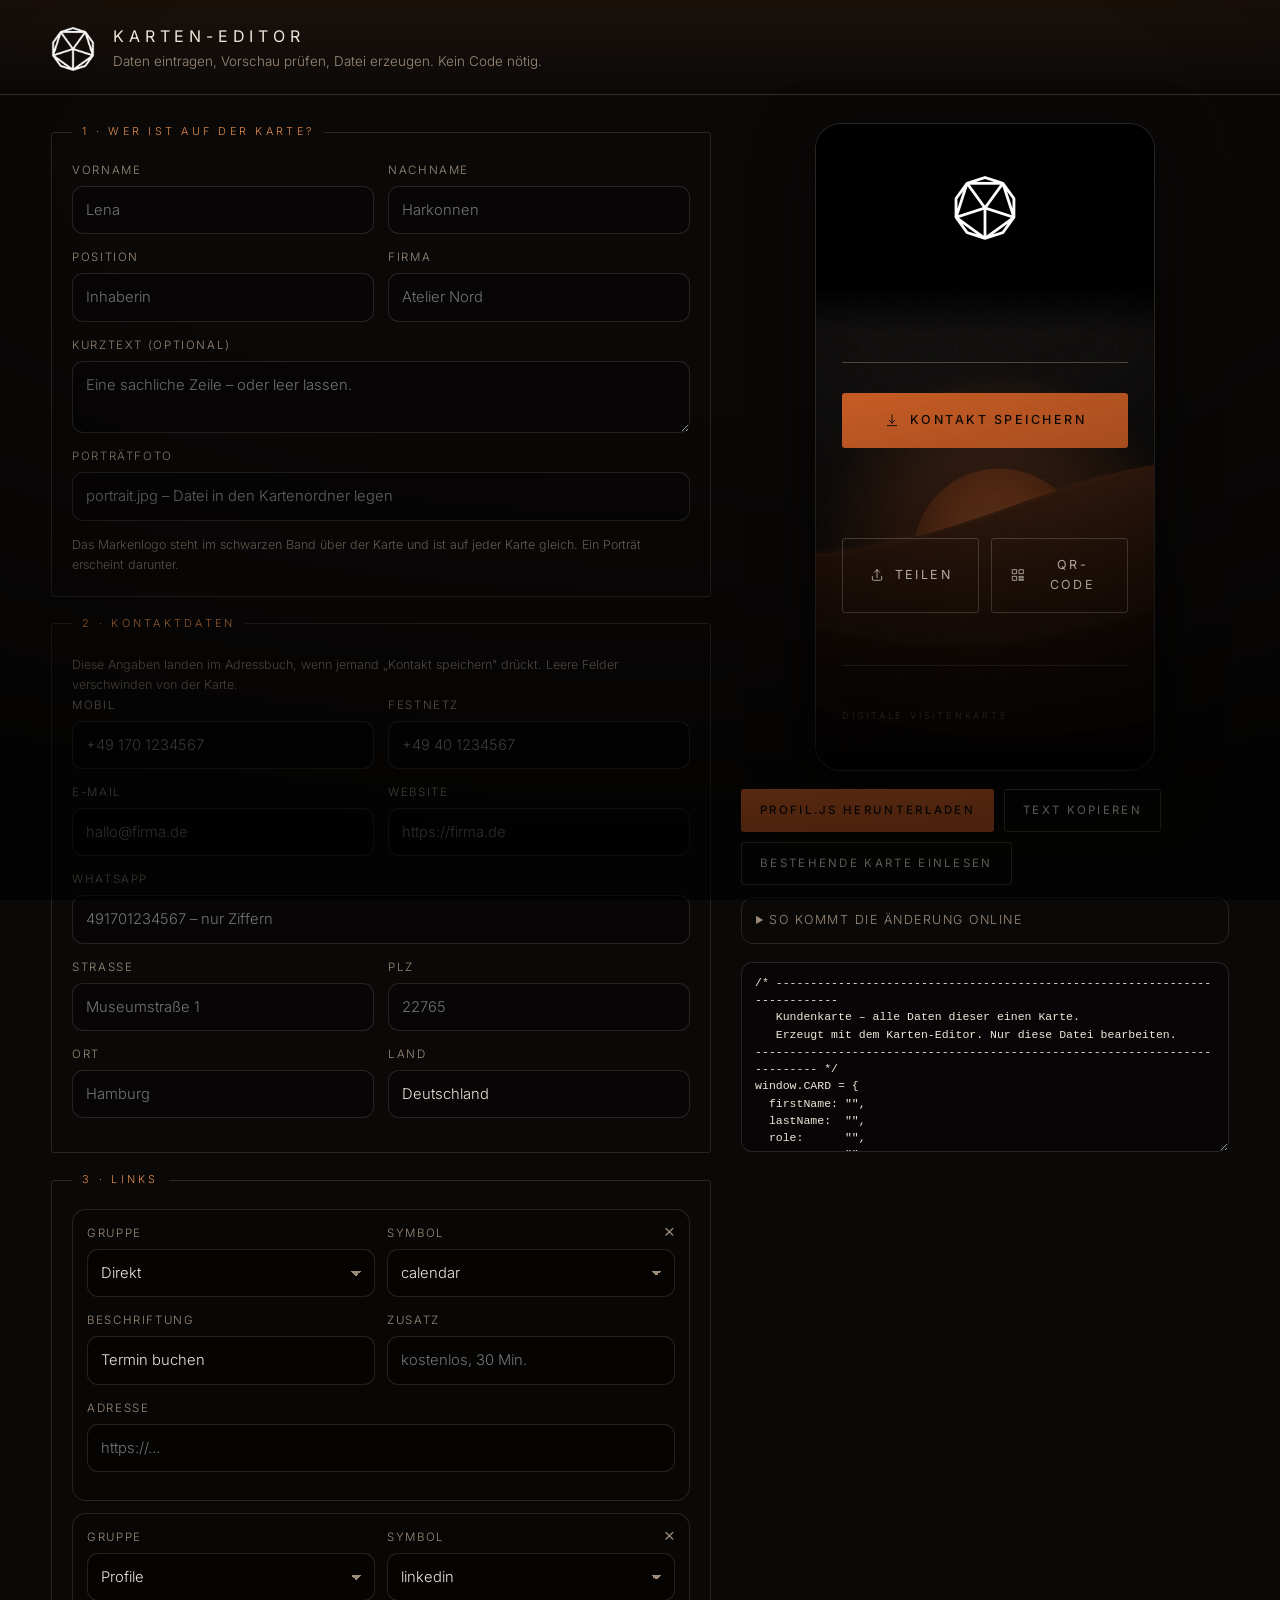
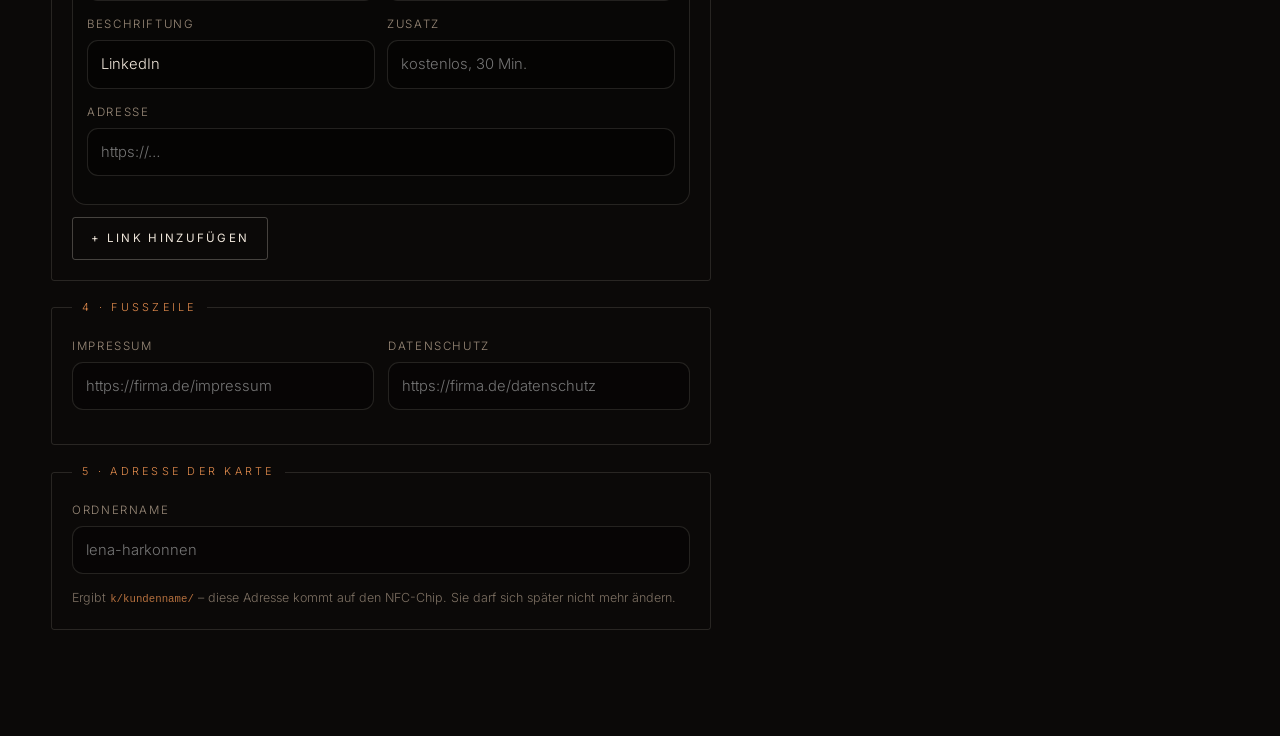
==== commit cfeef59c: "Zwischenspeicher der Handys aushebeln Handys hielten nach einer Aenderung tagelang die alte Fassung " ====
--- a/editor/index.html
+++ b/editor/index.html
@@ -7,8 +7,8 @@
 <meta name="robots" content="noindex">
 <meta name="theme-color" content="#0A0705">
 <link rel="icon" href="../assets/img/favicon.png" type="image/png">
-<link rel="stylesheet" href="../assets/css/style.css">
-<link rel="stylesheet" href="editor.css">
+<link rel="stylesheet" href="../assets/css/style.css?v=20260919-1016">
+<link rel="stylesheet" href="editor.css?v=20260919-1016">
 </head>
 <body class="ed">
 
@@ -120,6 +120,6 @@
   </div>
 </dialog>
 
-<script src="editor.js"></script>
+<script src="editor.js?v=20260919-1016"></script>
 </body>
 </html>
--- a/assets/css/style.css
+++ b/assets/css/style.css
@@ -206,19 +206,6 @@
 .btn-ghost{border-color:var(--line-strong);color:var(--sand)}
 .btn-ghost:hover{border-color:var(--sand-dim);background:rgba(239,230,218,.04)}
 
-.quick{display:grid;grid-template-columns:repeat(2,1fr);margin-top:26px;border-top:1px solid var(--line)}
-.quick[data-n="1"],.quick[data-n="3"]{grid-template-columns:repeat(2,1fr)}
-.quick a{
-  display:flex;align-items:center;gap:10px;
-  padding:15px 2px;text-decoration:none;color:var(--sand);
-  border-bottom:1px solid var(--line);
-  font-size:.7rem;letter-spacing:.16em;text-transform:uppercase;
-  transition:color .2s ease;
-}
-.quick a:nth-child(odd){padding-right:16px;border-right:1px solid var(--line)}
-.quick a:nth-child(even){padding-left:16px}
-.quick a:hover{color:var(--ember-hi)}
-.quick .i{width:15px;height:15px;color:var(--ember)}
 
 /* ---------- Linkgruppen ---------- */
 .groups{margin-top:44px;display:grid;gap:34px}
